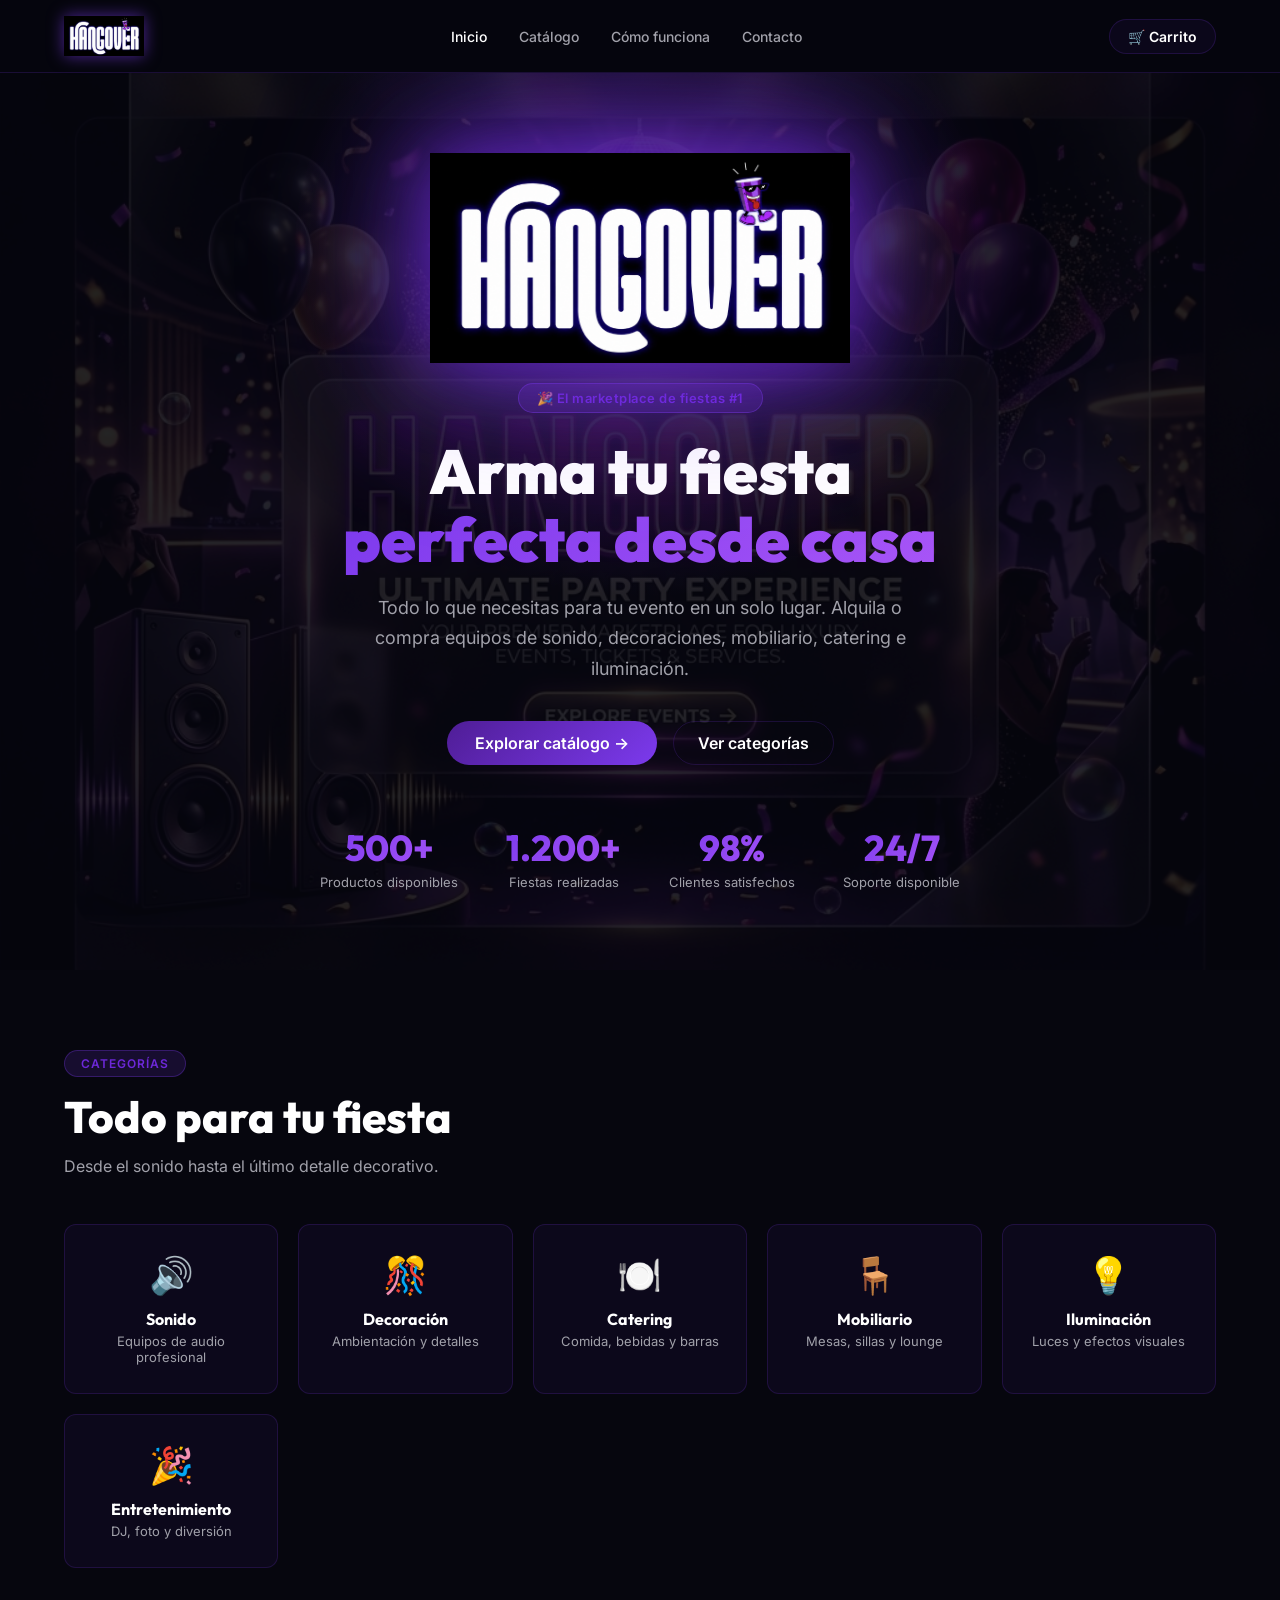
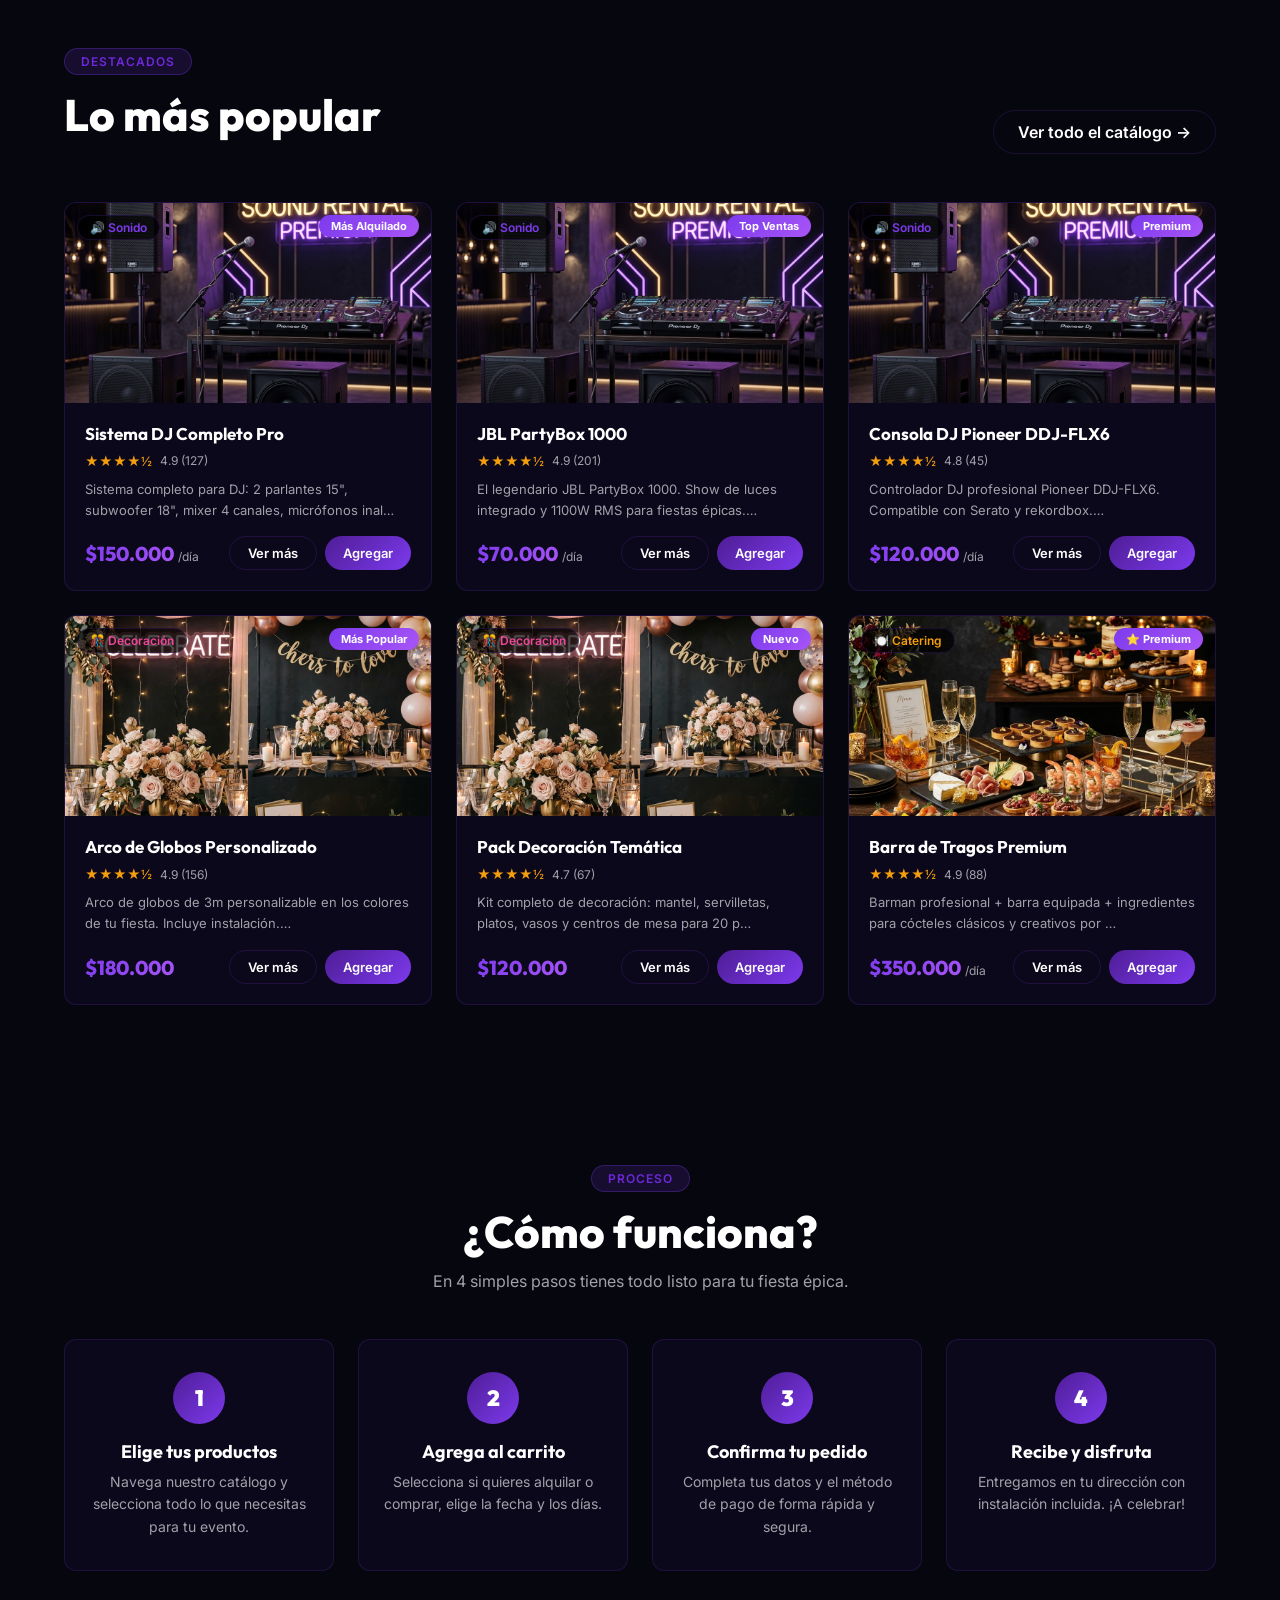
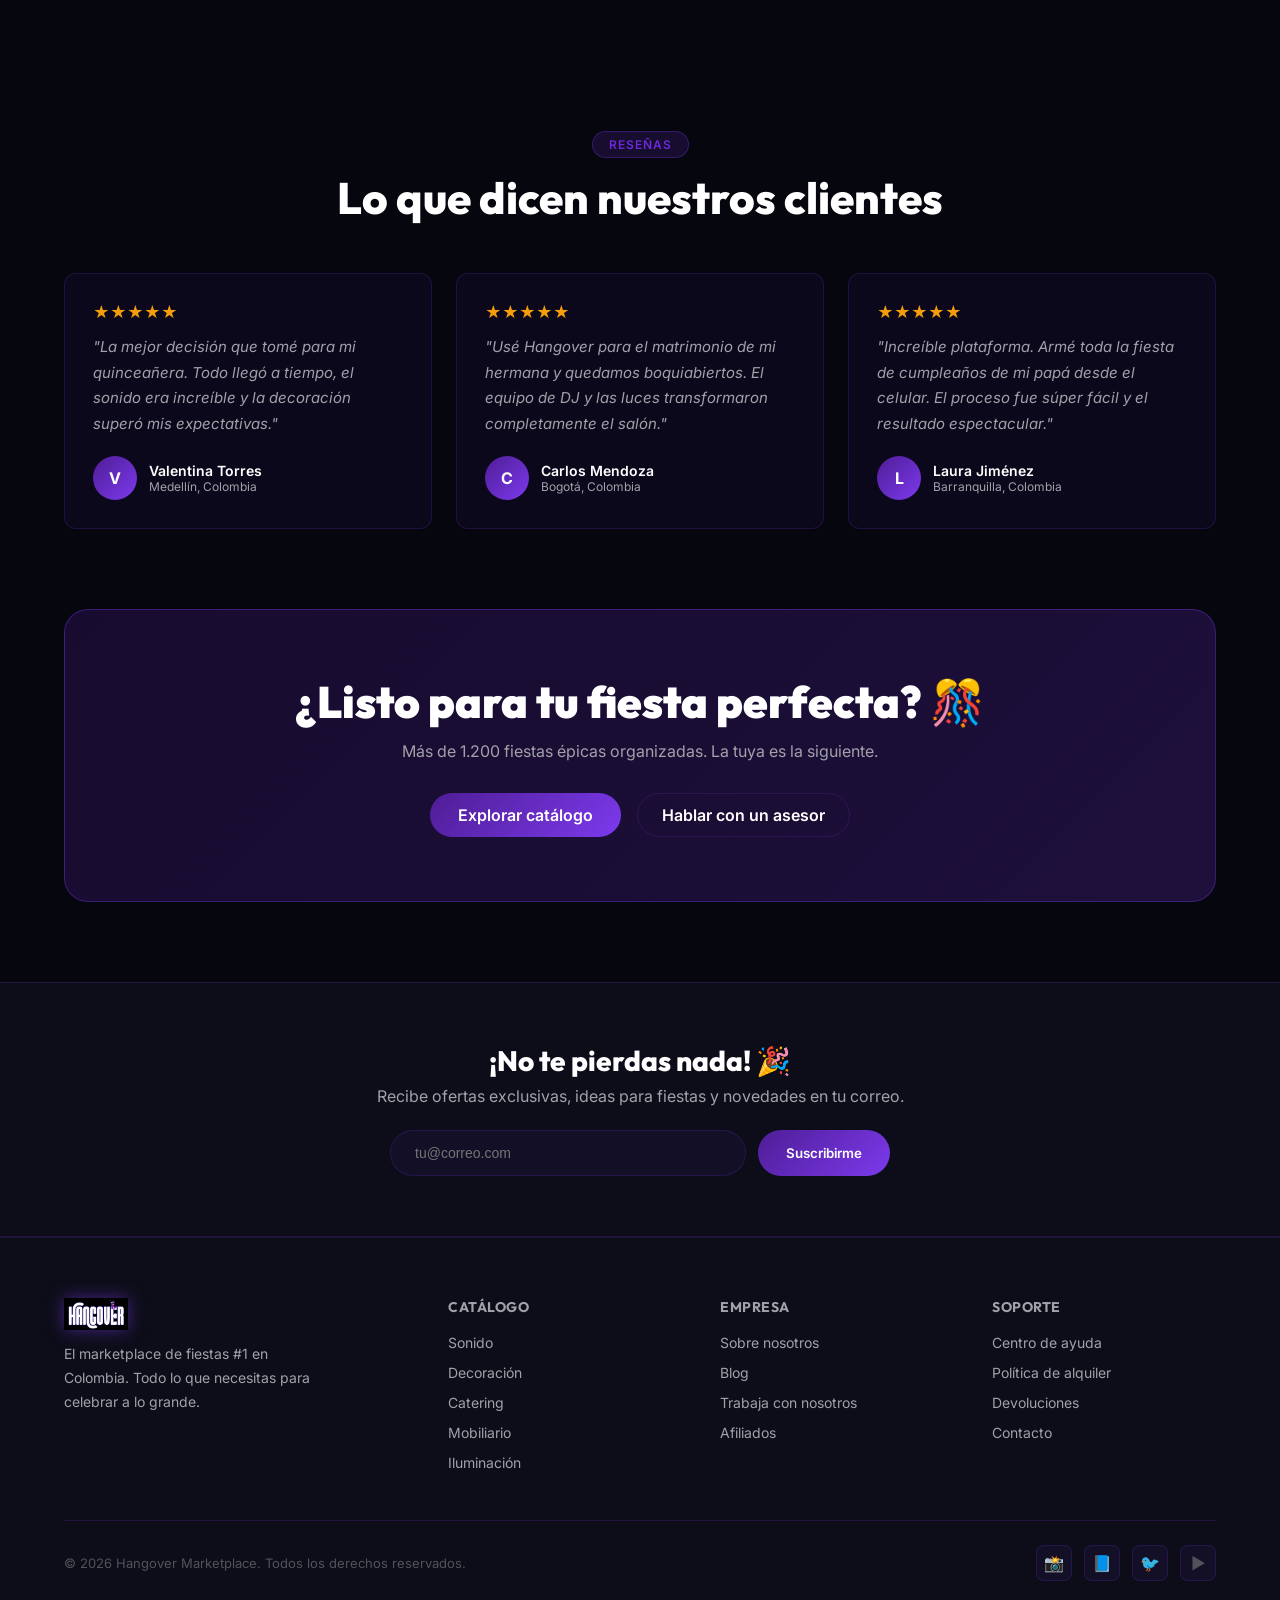
==== index.html @ eed94c6b "Primer avance de la pagina" ====
<!DOCTYPE html>
<html lang="es">
<head>
<meta charset="UTF-8">
<meta name="viewport" content="width=device-width,initial-scale=1.0">
<title>Hangover – Arma tu fiesta perfecta desde casa</title>
<meta name="description" content="Hangover es el marketplace de fiestas #1. Alquila o compra sonido, decoración, catering, mobiliario e iluminación para tu evento perfecto.">
<link rel="stylesheet" href="css/styles.css">
</head>
<body data-page="index">

<nav class="navbar">
  <div class="nav-inner">
    <a href="index.html" class="logo-link">
      <img src="images/logo.png" alt="Hangover" class="logo-img" onerror="this.style.display='none';this.nextElementSibling.style.display='block'">
      <span class="logo-text">HANGOVER</span>
    </a>
    <ul class="nav-links">
      <li><a href="index.html" class="active">Inicio</a></li>
      <li><a href="catalog.html">Catálogo</a></li>
      <li><a href="#como-funciona">Cómo funciona</a></li>
      <li><a href="#contacto">Contacto</a></li>
    </ul>
    <div class="nav-right">
      <a href="cart.html" class="cart-btn">🛒 Carrito <span class="cart-badge" id="cart-count">0</span></a>
    </div>
  </div>
</nav>

<!-- HERO -->
<section class="hero">
  <div class="hero-bg"></div>
  <div class="hero-glow"></div>
  <div class="hero-content">
    <div class="hero-logo-wrap">
      <img src="images/logo.png" alt="Hangover" class="hero-logo" onerror="this.parentElement.style.display='none'">
    </div>
    <div class="hero-tag">🎉 El marketplace de fiestas #1</div>
    <h1>Arma tu fiesta<br><span>perfecta desde casa</span></h1>
    <p>Todo lo que necesitas para tu evento en un solo lugar. Alquila o compra equipos de sonido, decoraciones, mobiliario, catering e iluminación.</p>
    <div class="hero-btns">
      <a href="catalog.html" class="btn btn-primary">Explorar catálogo →</a>
      <a href="#categorias" class="btn btn-outline">Ver categorías</a>
    </div>
    <div class="hero-stats">
      <div class="stat-item"><div class="stat-num" data-count="500" data-suffix="+">0</div><div class="stat-label">Productos disponibles</div></div>
      <div class="stat-item"><div class="stat-num" data-count="1200" data-suffix="+">0</div><div class="stat-label">Fiestas realizadas</div></div>
      <div class="stat-item"><div class="stat-num" data-count="98" data-suffix="%">0</div><div class="stat-label">Clientes satisfechos</div></div>
      <div class="stat-item"><div class="stat-num" data-count="24" data-suffix="/7">0</div><div class="stat-label">Soporte disponible</div></div>
    </div>
  </div>
</section>

<!-- CATEGORÍAS -->
<section id="categorias">
  <div class="section-inner">
    <div class="section-head">
      <div class="section-tag">Categorías</div>
      <h2 class="section-title">Todo para tu fiesta</h2>
      <p class="section-sub">Desde el sonido hasta el último detalle decorativo.</p>
    </div>
    <div class="cats-grid">
      <a href="catalog.html?cat=sonido" class="cat-card"><div class="cat-icon">🔊</div><div class="cat-name">Sonido</div><div class="cat-desc">Equipos de audio profesional</div></a>
      <a href="catalog.html?cat=decoracion" class="cat-card"><div class="cat-icon">🎊</div><div class="cat-name">Decoración</div><div class="cat-desc">Ambientación y detalles</div></a>
      <a href="catalog.html?cat=catering" class="cat-card"><div class="cat-icon">🍽️</div><div class="cat-name">Catering</div><div class="cat-desc">Comida, bebidas y barras</div></a>
      <a href="catalog.html?cat=mobiliario" class="cat-card"><div class="cat-icon">🪑</div><div class="cat-name">Mobiliario</div><div class="cat-desc">Mesas, sillas y lounge</div></a>
      <a href="catalog.html?cat=iluminacion" class="cat-card"><div class="cat-icon">💡</div><div class="cat-name">Iluminación</div><div class="cat-desc">Luces y efectos visuales</div></a>
      <a href="catalog.html?cat=entretenimiento" class="cat-card"><div class="cat-icon">🎉</div><div class="cat-name">Entretenimiento</div><div class="cat-desc">DJ, foto y diversión</div></a>
    </div>
  </div>
</section>

<!-- PRODUCTOS DESTACADOS -->
<section style="padding-top:0">
  <div class="section-inner">
    <div class="section-head" style="display:flex;align-items:flex-end;justify-content:space-between;flex-wrap:wrap;gap:16px">
      <div>
        <div class="section-tag">Destacados</div>
        <h2 class="section-title">Lo más popular</h2>
      </div>
      <a href="catalog.html" class="btn btn-outline">Ver todo el catálogo →</a>
    </div>
    <div class="products-grid" id="featured-grid"></div>
  </div>
</section>

<!-- CÓMO FUNCIONA -->
<section id="como-funciona">
  <div class="section-inner">
    <div class="section-head centered">
      <div class="section-tag">Proceso</div>
      <h2 class="section-title">¿Cómo funciona?</h2>
      <p class="section-sub">En 4 simples pasos tienes todo listo para tu fiesta épica.</p>
    </div>
    <div class="steps-grid">
      <div class="step-card"><div class="step-num">1</div><h3>Elige tus productos</h3><p>Navega nuestro catálogo y selecciona todo lo que necesitas para tu evento.</p></div>
      <div class="step-card"><div class="step-num">2</div><h3>Agrega al carrito</h3><p>Selecciona si quieres alquilar o comprar, elige la fecha y los días.</p></div>
      <div class="step-card"><div class="step-num">3</div><h3>Confirma tu pedido</h3><p>Completa tus datos y el método de pago de forma rápida y segura.</p></div>
      <div class="step-card"><div class="step-num">4</div><h3>Recibe y disfruta</h3><p>Entregamos en tu dirección con instalación incluida. ¡A celebrar!</p></div>
    </div>
  </div>
</section>

<!-- TESTIMONIALS -->
<section>
  <div class="section-inner">
    <div class="section-head centered">
      <div class="section-tag">Reseñas</div>
      <h2 class="section-title">Lo que dicen nuestros clientes</h2>
    </div>
    <div class="testimonials-grid">
      <div class="testi-card">
        <div class="testi-stars">★★★★★</div>
        <p class="testi-text">"La mejor decisión que tomé para mi quinceañera. Todo llegó a tiempo, el sonido era increíble y la decoración superó mis expectativas."</p>
        <div class="testi-author"><div class="testi-avatar">V</div><div><div class="testi-name">Valentina Torres</div><div class="testi-city">Medellín, Colombia</div></div></div>
      </div>
      <div class="testi-card">
        <div class="testi-stars">★★★★★</div>
        <p class="testi-text">"Usé Hangover para el matrimonio de mi hermana y quedamos boquiabiertos. El equipo de DJ y las luces transformaron completamente el salón."</p>
        <div class="testi-author"><div class="testi-avatar">C</div><div><div class="testi-name">Carlos Mendoza</div><div class="testi-city">Bogotá, Colombia</div></div></div>
      </div>
      <div class="testi-card">
        <div class="testi-stars">★★★★★</div>
        <p class="testi-text">"Increíble plataforma. Armé toda la fiesta de cumpleaños de mi papá desde el celular. El proceso fue súper fácil y el resultado espectacular."</p>
        <div class="testi-author"><div class="testi-avatar">L</div><div><div class="testi-name">Laura Jiménez</div><div class="testi-city">Barranquilla, Colombia</div></div></div>
      </div>
    </div>
  </div>
</section>

<!-- CTA -->
<div class="cta-banner">
  <h2>¿Listo para tu fiesta perfecta? 🎊</h2>
  <p>Más de 1.200 fiestas épicas organizadas. La tuya es la siguiente.</p>
  <div class="cta-btns">
    <a href="catalog.html" class="btn btn-primary">Explorar catálogo</a>
    <a href="#contacto" class="btn btn-outline">Hablar con un asesor</a>
  </div>
</div>

<!-- NEWSLETTER -->
<div class="newsletter" id="contacto">
  <h2>¡No te pierdas nada! 🎉</h2>
  <p>Recibe ofertas exclusivas, ideas para fiestas y novedades en tu correo.</p>
  <form class="newsletter-form" onsubmit="handleNewsletter(event)">
    <input type="email" placeholder="tu@correo.com" id="nl-email" required>
    <button type="submit" class="btn btn-primary">Suscribirme</button>
  </form>
</div>

<!-- FOOTER -->
<footer>
  <div class="footer-inner">
    <div>
      <div class="footer-logo">
        <img src="images/logo.png" alt="Hangover" class="footer-logo-img" onerror="this.style.display='none';this.nextElementSibling.style.display='block'">
        <span class="footer-logo-text">HANGOVER</span>
      </div>
      <p class="footer-desc">El marketplace de fiestas #1 en Colombia. Todo lo que necesitas para celebrar a lo grande.</p>
    </div>
    <div class="footer-col">
      <h4>Catálogo</h4>
      <ul>
        <li><a href="catalog.html?cat=sonido">Sonido</a></li>
        <li><a href="catalog.html?cat=decoracion">Decoración</a></li>
        <li><a href="catalog.html?cat=catering">Catering</a></li>
        <li><a href="catalog.html?cat=mobiliario">Mobiliario</a></li>
        <li><a href="catalog.html?cat=iluminacion">Iluminación</a></li>
      </ul>
    </div>
    <div class="footer-col">
      <h4>Empresa</h4>
      <ul>
        <li><a href="#">Sobre nosotros</a></li>
        <li><a href="#">Blog</a></li>
        <li><a href="#">Trabaja con nosotros</a></li>
        <li><a href="#">Afiliados</a></li>
      </ul>
    </div>
    <div class="footer-col">
      <h4>Soporte</h4>
      <ul>
        <li><a href="#">Centro de ayuda</a></li>
        <li><a href="#">Política de alquiler</a></li>
        <li><a href="#">Devoluciones</a></li>
        <li><a href="#">Contacto</a></li>
      </ul>
    </div>
  </div>
  <div class="footer-bottom">
    <span>© 2026 Hangover Marketplace. Todos los derechos reservados.</span>
    <div class="footer-socials">
      <div class="social-btn">📸</div>
      <div class="social-btn">📘</div>
      <div class="social-btn">🐦</div>
      <div class="social-btn">▶️</div>
    </div>
  </div>
</footer>

<script src="js/products.js"></script>
<script src="js/cart.js"></script>
<script src="js/app.js"></script>
<script>
function handleNewsletter(e){e.preventDefault();Cart.showToast('✅ ¡Suscrito! Pronto recibirás nuestras ofertas.');document.getElementById('nl-email').value='';}
</script>
</body>
</html>
---- css/styles.css ----
@import url('https://fonts.googleapis.com/css2?family=Outfit:wght@300;400;500;600;700;800;900&family=Inter:wght@400;500;600&display=swap');
:root{--bg:#06060e;--bg2:#0d0d1a;--bg3:#14142a;--purple:#6d28d9;--purple2:#7c3aed;--pink:#a855f7;--gold:#f59e0b;--cyan:#06b6d4;--green:#10b981;--red:#ef4444;--txt:#fff;--txt2:#a1a1aa;--txt3:#52525b;--border:rgba(124,58,237,.18);--grad:linear-gradient(135deg,#4f1d96,#7c3aed);--grad2:linear-gradient(135deg,#7c3aed,#a855f7);--card:rgba(124,58,237,.06);--r:12px;--tr:all .3s ease}
*{margin:0;padding:0;box-sizing:border-box}
html{scroll-behavior:smooth}
body{font-family:'Inter',sans-serif;background:var(--bg);color:var(--txt);overflow-x:hidden}
a{text-decoration:none;color:inherit}
img{max-width:100%;display:block}
ul{list-style:none}

/* NAV */
.navbar{position:sticky;top:0;z-index:100;background:rgba(6,6,14,.9);backdrop-filter:blur(20px);border-bottom:1px solid var(--border);padding:0 5%}
.nav-inner{max-width:1280px;margin:auto;display:flex;align-items:center;justify-content:space-between;height:72px}
.logo-link{display:flex;align-items:center;text-decoration:none}
.logo-img{height:40px;width:auto;object-fit:contain;filter:drop-shadow(0 0 8px rgba(124,58,237,.6))}
.logo-text{font-family:'Outfit',sans-serif;font-size:24px;font-weight:900;background:var(--grad2);-webkit-background-clip:text;-webkit-text-fill-color:transparent;letter-spacing:-1px;display:none}
.nav-links{display:flex;gap:32px}
.nav-links a{font-size:14px;font-weight:500;color:var(--txt2);transition:var(--tr)}
.nav-links a:hover,.nav-links a.active{color:#fff}
.nav-right{display:flex;align-items:center;gap:16px}
.cart-btn{position:relative;background:var(--card);border:1px solid var(--border);border-radius:50px;padding:8px 18px;display:flex;align-items:center;gap:8px;cursor:pointer;transition:var(--tr);font-size:14px;font-weight:600;color:#fff}
.cart-btn:hover{background:var(--purple);border-color:var(--purple)}
.cart-badge{background:var(--purple2);color:#fff;border-radius:50%;width:18px;height:18px;font-size:11px;font-weight:700;display:none;align-items:center;justify-content:center;position:absolute;top:-6px;right:-6px}

/* BUTTONS */
.btn{display:inline-flex;align-items:center;justify-content:center;gap:8px;border-radius:50px;font-weight:600;cursor:pointer;transition:var(--tr);border:none;font-family:'Inter',sans-serif}
.btn-primary{background:var(--grad);color:#fff;padding:12px 28px}
.btn-primary:hover{opacity:.88;transform:translateY(-1px);box-shadow:0 8px 24px rgba(124,58,237,.4)}
.btn-outline{background:transparent;border:1px solid var(--border);color:#fff;padding:11px 24px}
.btn-outline:hover{border-color:var(--purple);color:var(--purple)}
.btn-sm{padding:8px 18px;font-size:13px}
.btn-lg{padding:16px 36px;font-size:16px;width:100%}
.btn-ghost{background:rgba(255,255,255,.06);color:#fff;padding:10px 20px}

/* HERO */
.hero{min-height:92vh;display:flex;align-items:center;justify-content:center;text-align:center;position:relative;overflow:hidden;padding:80px 5%}
.hero-bg{position:absolute;inset:0;background:url('../images/hero.png') center/cover no-repeat;opacity:.12;z-index:0}
.hero-glow{position:absolute;top:20%;left:50%;transform:translate(-50%,-50%);width:700px;height:700px;background:radial-gradient(circle,rgba(109,40,217,.35),transparent 70%);z-index:0;pointer-events:none}
.hero-logo-wrap{margin-bottom:20px}
.hero-logo{height:auto;width:min(420px,75vw);filter:drop-shadow(0 0 40px rgba(109,40,217,.8)) drop-shadow(0 0 80px rgba(124,58,237,.4));animation:fadeUp .8s ease both;display:block;margin:0 auto}
.hero-content{position:relative;z-index:1;max-width:780px}
.hero-tag{display:inline-block;background:rgba(124,58,237,.2);border:1px solid rgba(124,58,237,.4);border-radius:50px;padding:6px 18px;font-size:13px;font-weight:600;color:var(--purple);margin-bottom:24px;letter-spacing:.5px}
.hero h1{font-family:'Outfit',sans-serif;font-size:clamp(30px,5vw,62px);font-weight:900;line-height:1.1;margin-bottom:20px}
.hero h1 span{background:var(--grad2);-webkit-background-clip:text;-webkit-text-fill-color:transparent}
.hero p{font-size:18px;color:var(--txt2);max-width:560px;margin:0 auto 36px;line-height:1.7}
.hero-btns{display:flex;gap:16px;justify-content:center;flex-wrap:wrap}
.hero-stats{display:flex;gap:48px;justify-content:center;margin-top:60px;flex-wrap:wrap}
.stat-item{text-align:center}
.stat-num{font-family:'Outfit',sans-serif;font-size:36px;font-weight:800;background:var(--grad2);-webkit-background-clip:text;-webkit-text-fill-color:transparent}
.stat-label{font-size:13px;color:var(--txt2);margin-top:4px}

/* SECTIONS */
section{padding:80px 5%}
.section-inner{max-width:1280px;margin:auto}
.section-tag{display:inline-block;background:rgba(124,58,237,.15);border:1px solid rgba(124,58,237,.3);border-radius:50px;padding:5px 16px;font-size:12px;font-weight:600;color:var(--purple);text-transform:uppercase;letter-spacing:1px;margin-bottom:12px}
.section-title{font-family:'Outfit',sans-serif;font-size:clamp(26px,4vw,44px);font-weight:800;margin-bottom:12px}
.section-sub{color:var(--txt2);font-size:16px;max-width:540px}
.section-head{margin-bottom:48px}
.section-head.centered{text-align:center}
.section-head.centered .section-sub{margin:0 auto}

/* CATEGORIES */
.cats-grid{display:grid;grid-template-columns:repeat(auto-fit,minmax(180px,1fr));gap:20px}
.cat-card{background:var(--card);border:1px solid var(--border);border-radius:var(--r);padding:28px 20px;text-align:center;cursor:pointer;transition:var(--tr);position:relative;overflow:hidden}
.cat-card::before{content:'';position:absolute;inset:0;background:var(--cat-grad,var(--grad));opacity:0;transition:var(--tr)}
.cat-card:hover{transform:translateY(-4px);border-color:rgba(124,58,237,.4);box-shadow:0 16px 40px rgba(0,0,0,.3)}
.cat-card:hover::before{opacity:.08}
.cat-icon{font-size:36px;margin-bottom:12px}
.cat-name{font-family:'Outfit',sans-serif;font-size:16px;font-weight:700}
.cat-desc{font-size:13px;color:var(--txt2);margin-top:4px}

/* PRODUCT CARDS */
.products-grid{display:grid;grid-template-columns:repeat(auto-fill,minmax(300px,1fr));gap:24px}
.product-card{background:var(--card);border:1px solid var(--border);border-radius:var(--r);overflow:hidden;transition:var(--tr);cursor:default}
.product-card:hover{transform:translateY(-4px);border-color:rgba(124,58,237,.35);box-shadow:0 16px 48px rgba(0,0,0,.4)}
.card-img-wrap{position:relative;height:200px;overflow:hidden}
.card-img-wrap img{width:100%;height:100%;object-fit:cover;transition:transform .4s ease}
.product-card:hover .card-img-wrap img{transform:scale(1.05)}
.card-cat{position:absolute;top:12px;left:12px;background:rgba(0,0,0,.7);border:1px solid var(--border);border-radius:50px;padding:4px 12px;font-size:12px;font-weight:600;color:var(--cat-color,#fff)}
.card-badge{position:absolute;top:12px;right:12px;background:var(--grad2);color:#fff;border-radius:50px;padding:4px 12px;font-size:11px;font-weight:700}
.card-body{padding:20px}
.card-title{font-family:'Outfit',sans-serif;font-size:17px;font-weight:700;margin-bottom:8px;line-height:1.3}
.card-rating{display:flex;align-items:center;gap:8px;margin-bottom:10px}
.stars{color:var(--gold);font-size:13px}
.rev{font-size:12px;color:var(--txt2)}
.card-desc{font-size:13px;color:var(--txt2);line-height:1.6;margin-bottom:16px}
.card-footer{display:flex;align-items:center;justify-content:space-between;gap:8px;flex-wrap:wrap}
.price-main{font-family:'Outfit',sans-serif;font-size:20px;font-weight:800;background:var(--grad2);-webkit-background-clip:text;-webkit-text-fill-color:transparent}
.price-label{font-size:12px;color:var(--txt2)}
.card-actions{display:flex;gap:8px}

/* CATALOG PAGE */
.catalog-layout{display:grid;grid-template-columns:260px 1fr;gap:32px;max-width:1280px;margin:0 auto;padding:48px 5%}
.sidebar{background:var(--card);border:1px solid var(--border);border-radius:var(--r);padding:24px;height:fit-content;position:sticky;top:90px}
.sidebar h3{font-family:'Outfit',sans-serif;font-size:16px;font-weight:700;margin-bottom:16px;color:var(--txt2);text-transform:uppercase;letter-spacing:.5px;font-size:12px}
.filter-group{margin-bottom:28px}
.filter-group label{display:block;font-size:14px;color:var(--txt2);margin-bottom:8px;font-weight:500}
.filter-cats{display:flex;flex-direction:column;gap:8px}
.filter-btn{background:transparent;border:1px solid var(--border);border-radius:8px;padding:9px 14px;color:var(--txt2);font-size:13px;font-weight:500;cursor:pointer;transition:var(--tr);text-align:left}
.filter-btn:hover{border-color:var(--purple);color:#fff}
.filter-btn.active{background:rgba(124,58,237,.15);border-color:var(--purple);color:#fff}
.field-select,.field-input{width:100%;background:var(--bg2);border:1px solid var(--border);border-radius:8px;padding:10px 14px;color:#fff;font-size:14px;font-family:'Inter',sans-serif;outline:none;transition:var(--tr)}
.field-select:focus,.field-input:focus{border-color:var(--purple)}
.field-select option{background:var(--bg2)}
.catalog-main{}
.catalog-toolbar{display:flex;align-items:center;justify-content:space-between;margin-bottom:24px;gap:16px;flex-wrap:wrap}
.search-wrap{position:relative;flex:1;min-width:200px}
.search-wrap input{width:100%;background:var(--card);border:1px solid var(--border);border-radius:50px;padding:12px 20px 12px 46px;color:#fff;font-size:14px;outline:none;transition:var(--tr)}
.search-wrap input:focus{border-color:var(--purple)}
.search-icon{position:absolute;left:16px;top:50%;transform:translateY(-50%);color:var(--txt2);font-size:16px}
.results-info{font-size:13px;color:var(--txt2);white-space:nowrap}
.no-results{text-align:center;color:var(--txt2);padding:48px;grid-column:1/-1}
.pagination{display:flex;gap:8px;justify-content:center;margin-top:40px;flex-wrap:wrap}
.pag-btn{background:var(--card);border:1px solid var(--border);border-radius:8px;padding:8px 16px;color:var(--txt2);font-size:14px;cursor:pointer;transition:var(--tr)}
.pag-btn:hover,.pag-btn.active{background:var(--purple);border-color:var(--purple);color:#fff}

/* CART PAGE */
.cart-layout{max-width:1100px;margin:0 auto;padding:48px 5%;display:grid;grid-template-columns:1fr 360px;gap:32px;align-items:start}
.cart-panel{background:var(--card);border:1px solid var(--border);border-radius:var(--r);padding:28px}
.panel-title{font-family:'Outfit',sans-serif;font-size:20px;font-weight:800;margin-bottom:24px;display:flex;align-items:center;gap:10px}
.cart-item{display:flex;align-items:center;gap:16px;padding:16px 0;border-bottom:1px solid var(--border)}
.cart-item:last-child{border-bottom:none}
.cart-item-img{width:70px;height:70px;object-fit:cover;border-radius:8px;flex-shrink:0}
.cart-item-info{flex:1;min-width:0}
.cart-item-info h4{font-size:14px;font-weight:600;margin-bottom:4px;white-space:nowrap;overflow:hidden;text-overflow:ellipsis}
.cart-mode-badge{font-size:11px;background:rgba(124,58,237,.2);color:var(--purple);border-radius:50px;padding:2px 10px;display:inline-block}
.cart-days-wrap{margin-top:6px;font-size:12px;color:var(--txt2);display:flex;align-items:center;gap:6px}
.days-input{width:52px;background:var(--bg2);border:1px solid var(--border);border-radius:6px;padding:3px 8px;color:#fff;font-size:12px;text-align:center}
.cart-date{font-size:11px;color:var(--txt2);margin-top:4px}
.cart-item-qty{display:flex;align-items:center;gap:8px;flex-shrink:0}
.cart-item-qty button{background:var(--bg2);border:1px solid var(--border);border-radius:6px;width:28px;height:28px;color:#fff;font-size:16px;cursor:pointer;transition:var(--tr)}
.cart-item-qty button:hover{background:var(--purple);border-color:var(--purple)}
.cart-item-qty span{font-weight:700;min-width:20px;text-align:center}
.cart-item-price{font-family:'Outfit',sans-serif;font-size:16px;font-weight:700;background:var(--grad);-webkit-background-clip:text;-webkit-text-fill-color:transparent;flex-shrink:0}
.cart-remove{background:transparent;border:none;color:var(--txt3);font-size:16px;cursor:pointer;transition:var(--tr);padding:4px}
.cart-remove:hover{color:var(--red)}
.cart-empty{display:none;flex-direction:column;align-items:center;justify-content:center;padding:80px 20px;text-align:center;color:var(--txt2);gap:16px}
.cart-empty .empty-icon{font-size:64px}
.summary-row{display:flex;justify-content:space-between;padding:10px 0;font-size:14px;color:var(--txt2)}
.summary-row.total{border-top:1px solid var(--border);margin-top:8px;padding-top:16px;font-size:18px;font-weight:700;color:#fff}
.summary-row.total .val{background:var(--grad);-webkit-background-clip:text;-webkit-text-fill-color:transparent;font-family:'Outfit',sans-serif;font-size:22px}
.checkout-form{margin-top:24px;display:flex;flex-direction:column;gap:12px}
.form-field{display:flex;flex-direction:column;gap:6px}
.form-field label{font-size:12px;color:var(--txt2);font-weight:500;text-transform:uppercase;letter-spacing:.5px}

/* PRODUCT DETAIL */
.pd-wrap{max-width:1100px;margin:0 auto;padding:48px 5%;display:grid;grid-template-columns:1fr 1fr;gap:48px;align-items:start}
.pd-main-img{width:100%;border-radius:var(--r);max-height:440px;object-fit:cover}
.pd-cat-tag{display:inline-block;margin-top:16px;font-size:13px;font-weight:600;color:var(--cat-color);border:1px solid var(--cat-color);border-radius:50px;padding:4px 14px}
.pd-title{font-family:'Outfit',sans-serif;font-size:32px;font-weight:900;margin:12px 0}
.pd-rating{display:flex;align-items:center;gap:8px;font-size:14px;color:var(--txt2);margin-bottom:16px}
.pd-desc{font-size:15px;color:var(--txt2);line-height:1.8;margin-bottom:20px}
.pd-features{display:flex;flex-direction:column;gap:8px;margin-bottom:24px}
.pd-features li{display:flex;align-items:center;gap:10px;font-size:14px;color:var(--txt2)}
.pd-features li::before{content:'✓';color:var(--green);font-weight:700}
.pd-mode-tabs{display:flex;gap:8px;margin-bottom:20px;flex-wrap:wrap}
.mode-tab{background:var(--card);border:1px solid var(--border);border-radius:50px;padding:10px 20px;font-size:13px;font-weight:600;color:var(--txt2);cursor:pointer;transition:var(--tr)}
.mode-tab.active{background:var(--grad);border-color:transparent;color:#fff}
.pd-field{margin-bottom:14px}
.pd-field label{display:block;font-size:12px;color:var(--txt2);font-weight:500;text-transform:uppercase;letter-spacing:.5px;margin-bottom:6px}
.pd-info-col{display:flex;flex-direction:column}
.pd-info-col .btn{margin-top:8px}

/* HOW IT WORKS */
.steps-grid{display:grid;grid-template-columns:repeat(auto-fit,minmax(220px,1fr));gap:24px}
.step-card{background:var(--card);border:1px solid var(--border);border-radius:var(--r);padding:32px 24px;text-align:center;transition:var(--tr)}
.step-card:hover{border-color:rgba(124,58,237,.4);transform:translateY(-4px)}
.step-num{width:52px;height:52px;background:var(--grad);border-radius:50%;display:flex;align-items:center;justify-content:center;font-family:'Outfit',sans-serif;font-size:22px;font-weight:900;margin:0 auto 16px}
.step-card h3{font-family:'Outfit',sans-serif;font-size:18px;font-weight:700;margin-bottom:8px}
.step-card p{font-size:14px;color:var(--txt2);line-height:1.6}

/* TESTIMONIALS */
.testimonials-grid{display:grid;grid-template-columns:repeat(auto-fit,minmax(280px,1fr));gap:24px}
.testi-card{background:var(--card);border:1px solid var(--border);border-radius:var(--r);padding:28px}
.testi-stars{color:var(--gold);margin-bottom:12px;font-size:16px}
.testi-text{font-size:15px;line-height:1.7;color:var(--txt2);margin-bottom:20px;font-style:italic}
.testi-author{display:flex;align-items:center;gap:12px}
.testi-avatar{width:44px;height:44px;border-radius:50%;background:var(--grad);display:flex;align-items:center;justify-content:center;font-weight:700;font-size:16px;flex-shrink:0}
.testi-name{font-weight:600;font-size:14px}
.testi-city{font-size:12px;color:var(--txt2)}

/* CTA BANNER */
.cta-banner{background:linear-gradient(135deg,rgba(79,29,150,.25),rgba(124,58,237,.2));border:1px solid rgba(124,58,237,.35);border-radius:24px;padding:64px 40px;text-align:center;margin:0 5% 80px;position:relative;overflow:hidden}
.cta-banner h2{font-family:'Outfit',sans-serif;font-size:clamp(24px,4vw,44px);font-weight:900;margin-bottom:12px}
.cta-banner p{font-size:16px;color:var(--txt2);margin-bottom:32px}
.cta-btns{display:flex;gap:16px;justify-content:center;flex-wrap:wrap}

/* FOOTER */
footer{background:var(--bg2);border-top:1px solid var(--border);padding:60px 5% 32px}
.footer-inner{max-width:1280px;margin:auto;display:grid;grid-template-columns:1.5fr repeat(3,1fr);gap:48px;margin-bottom:48px}
.footer-logo{display:block;margin-bottom:12px}
.footer-logo-img{height:32px;width:auto;filter:drop-shadow(0 0 8px rgba(124,58,237,.5))}
.footer-logo-text{font-family:'Outfit',sans-serif;font-size:28px;font-weight:900;background:var(--grad2);-webkit-background-clip:text;-webkit-text-fill-color:transparent;display:none}
.footer-desc{font-size:14px;color:var(--txt2);line-height:1.7;max-width:260px}
.footer-col h4{font-family:'Outfit',sans-serif;font-size:14px;font-weight:700;color:var(--txt2);text-transform:uppercase;letter-spacing:.5px;margin-bottom:16px}
.footer-col ul{display:flex;flex-direction:column;gap:10px}
.footer-col li a{font-size:14px;color:var(--txt2);transition:var(--tr)}
.footer-col li a:hover{color:#fff}
.footer-bottom{border-top:1px solid var(--border);padding-top:24px;display:flex;align-items:center;justify-content:space-between;font-size:13px;color:var(--txt3);flex-wrap:wrap;gap:16px}
.footer-socials{display:flex;gap:12px}
.social-btn{width:36px;height:36px;background:var(--card);border:1px solid var(--border);border-radius:8px;display:flex;align-items:center;justify-content:center;font-size:16px;transition:var(--tr);cursor:pointer}
.social-btn:hover{background:var(--purple);border-color:var(--purple)}

/* MODAL */
.modal-overlay{position:fixed;inset:0;background:rgba(0,0,0,.8);backdrop-filter:blur(10px);z-index:1000;display:none;align-items:center;justify-content:center;padding:20px}
.modal-box{background:var(--bg3);border:1px solid rgba(124,58,237,.4);border-radius:24px;padding:48px 40px;text-align:center;max-width:440px;width:100%;box-shadow:0 32px 80px rgba(0,0,0,.5)}
.modal-icon{font-size:72px;margin-bottom:20px}
.modal-box h2{font-family:'Outfit',sans-serif;font-size:28px;font-weight:800;margin-bottom:8px}
.modal-box p{color:var(--txt2);margin-bottom:28px}

/* ANIMATIONS */
@keyframes fadeUp{from{opacity:0;transform:translateY(20px)}to{opacity:1;transform:translateY(0)}}
.hero-content{animation:fadeUp .8s ease both}
@keyframes pulse{0%,100%{transform:scale(1)}50%{transform:scale(1.05)}}
.btn-primary:active{transform:scale(.97)}

/* PAGE HEADER */
.page-header{background:linear-gradient(135deg,rgba(79,29,150,.15),rgba(109,40,217,.1));border-bottom:1px solid var(--border);padding:48px 5% 40px}
.page-header-inner{max-width:1280px;margin:auto}
.page-header h1{font-family:'Outfit',sans-serif;font-size:36px;font-weight:900;margin-bottom:8px}
.page-header p{color:var(--txt2)}

/* NEWSLETTER */
.newsletter{background:var(--bg2);border-top:1px solid var(--border);border-bottom:1px solid var(--border);padding:60px 5%;text-align:center}
.newsletter h2{font-family:'Outfit',sans-serif;font-size:28px;font-weight:800;margin-bottom:8px}
.newsletter p{color:var(--txt2);margin-bottom:24px}
.newsletter-form{display:flex;gap:12px;justify-content:center;flex-wrap:wrap;max-width:500px;margin:auto}
.newsletter-form input{flex:1;min-width:200px;background:var(--card);border:1px solid var(--border);border-radius:50px;padding:14px 24px;color:#fff;font-size:14px;outline:none;transition:var(--tr)}
.newsletter-form input:focus{border-color:var(--purple)}

/* RESPONSIVE */
@media(max-width:1024px){.catalog-layout{grid-template-columns:1fr}.sidebar{position:static}.cart-layout{grid-template-columns:1fr}.pd-wrap{grid-template-columns:1fr}.footer-inner{grid-template-columns:1fr 1fr}}
@media(max-width:768px){.nav-links{display:none}.hero h1{font-size:36px}.hero-stats{gap:24px}.cats-grid{grid-template-columns:repeat(3,1fr)}.products-grid{grid-template-columns:1fr}.footer-inner{grid-template-columns:1fr}.cta-banner{margin:0 0 60px;border-radius:0}}
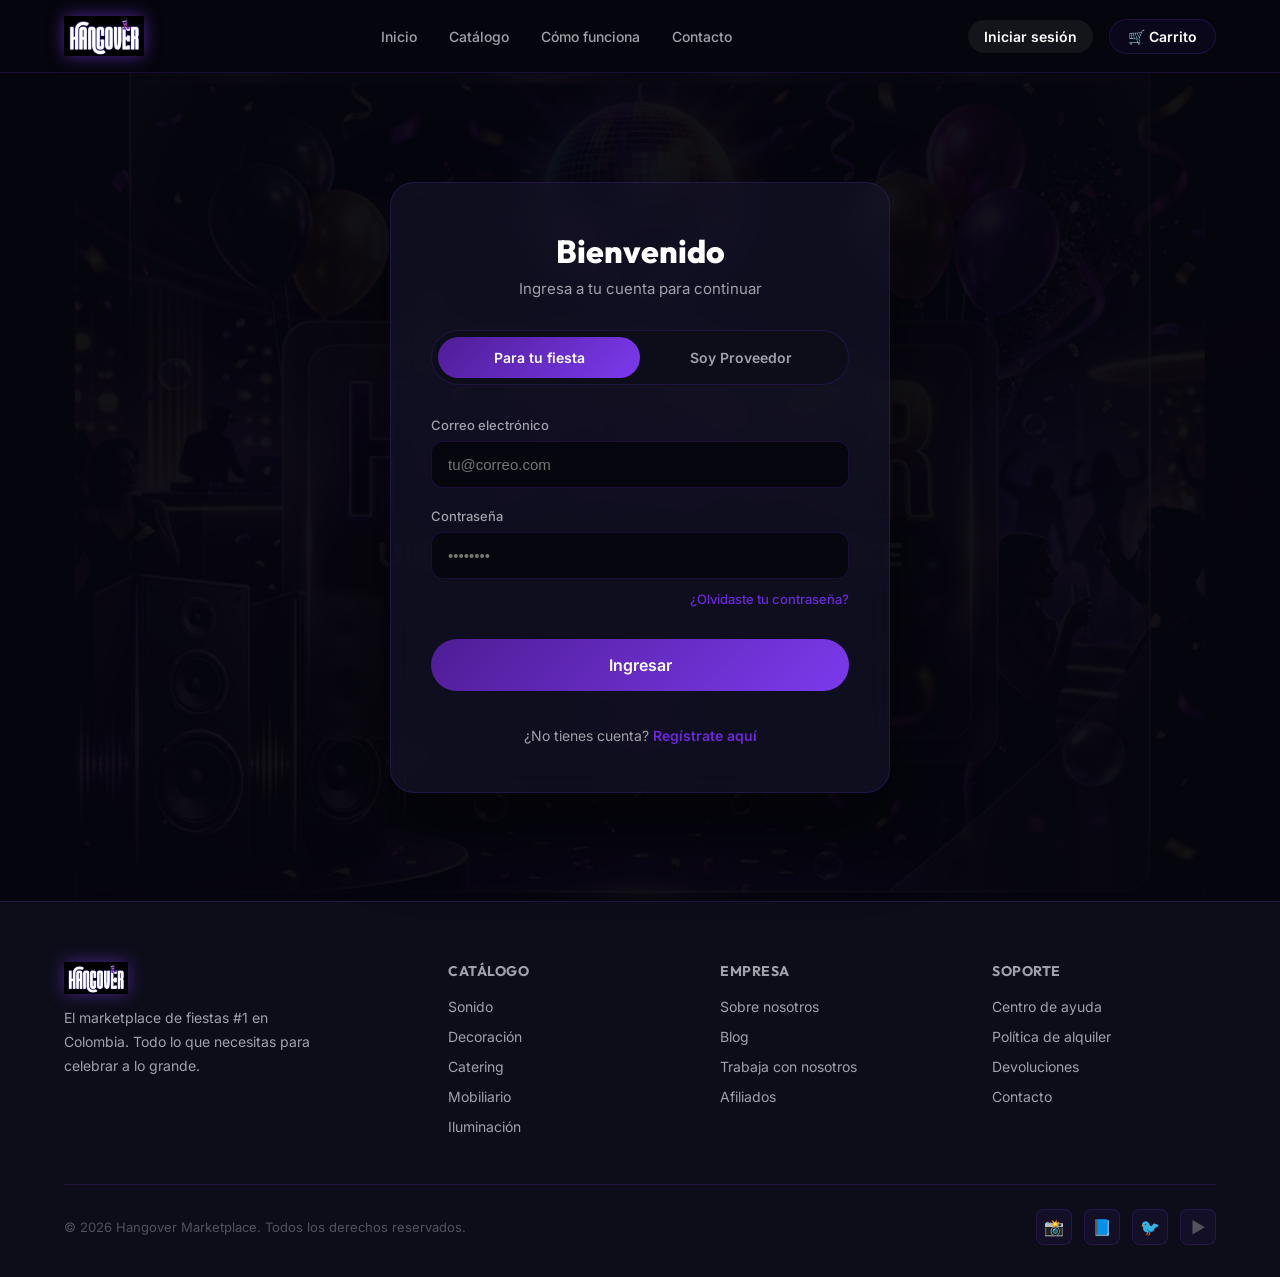
==== commit 170537bb: "feat: agregar inicio de sesión y registro para usuarios y proveedores" ====
--- a/index.html
+++ b/index.html
@@ -22,6 +22,7 @@
       <li><a href="#contacto">Contacto</a></li>
     </ul>
     <div class="nav-right">
+      <a href="login.html" class="btn btn-ghost" style="padding: 8px 16px; font-size: 14px;">Iniciar sesión</a>
       <a href="cart.html" class="cart-btn">🛒 Carrito <span class="cart-badge" id="cart-count">0</span></a>
     </div>
   </div>
--- a/css/styles.css
+++ b/css/styles.css
@@ -227,6 +227,37 @@
 .newsletter-form input{flex:1;min-width:200px;background:var(--card);border:1px solid var(--border);border-radius:50px;padding:14px 24px;color:#fff;font-size:14px;outline:none;transition:var(--tr)}
 .newsletter-form input:focus{border-color:var(--purple)}
 
+/* AUTH PAGE */
+.auth-layout{min-height:92vh;display:flex;align-items:center;justify-content:center;padding:80px 5%;position:relative}
+.auth-bg{position:absolute;inset:0;background:url('../images/hero.png') center/cover no-repeat;opacity:.05;z-index:0}
+.auth-card{background:rgba(20,20,42,0.6);backdrop-filter:blur(16px);border:1px solid var(--border);border-radius:24px;padding:48px 40px;width:100%;max-width:500px;position:relative;z-index:1;box-shadow:0 32px 80px rgba(0,0,0,0.5)}
+.auth-header{text-align:center;margin-bottom:32px}
+.auth-header h1{font-family:'Outfit',sans-serif;font-size:32px;font-weight:800;margin-bottom:8px}
+.auth-header p{color:var(--txt2);font-size:15px}
+.auth-tabs{display:flex;background:var(--bg2);border:1px solid var(--border);border-radius:50px;padding:6px;margin-bottom:32px}
+.auth-tab{flex:1;text-align:center;padding:12px 20px;font-size:14px;font-weight:600;color:var(--txt2);border-radius:50px;cursor:pointer;transition:var(--tr)}
+.auth-tab.active{background:var(--grad);color:#fff}
+.auth-form{display:none;flex-direction:column;gap:20px}
+.auth-form.active{display:flex;animation:fadeUp 0.4s ease both}
+.auth-field{display:flex;flex-direction:column;gap:8px}
+.auth-field label{font-size:13px;font-weight:500;color:var(--txt2)}
+.auth-field input{background:var(--bg);border:1px solid var(--border);border-radius:12px;padding:14px 16px;color:#fff;font-size:15px;outline:none;transition:var(--tr)}
+.auth-field input:focus{border-color:var(--purple);box-shadow:0 0 0 4px rgba(124,58,237,0.1)}
+.auth-forgot{text-align:right;font-size:13px;color:var(--purple);font-weight:500;margin-top:-8px}
+.auth-forgot:hover{text-decoration:underline}
+.auth-submit{margin-top:12px}
+.auth-footer{text-align:center;margin-top:32px;font-size:14px;color:var(--txt2)}
+.auth-footer a{color:var(--purple);font-weight:600;transition:var(--tr)}
+.auth-footer a:hover{color:var(--pink);text-decoration:underline}
+.btn-facebook{background:#1877F2;color:#fff;font-weight:600;display:flex;align-items:center;justify-content:center;gap:10px;width:100%;padding:14px;border-radius:12px;border:none;cursor:pointer;transition:var(--tr);font-family:'Inter',sans-serif;font-size:15px}
+.btn-facebook:hover{background:#166FE5;transform:translateY(-1px)}
+.auth-divider{display:flex;align-items:center;text-align:center;color:var(--txt2);font-size:13px;margin:16px 0}
+.auth-divider::before, .auth-divider::after{content:'';flex:1;border-bottom:1px solid var(--border)}
+.auth-divider:not(:empty)::before{margin-right:12px}
+.auth-divider:not(:empty)::after{margin-left:12px}
+.auth-field select{background:var(--bg);border:1px solid var(--border);border-radius:12px;padding:14px 16px;color:#fff;font-size:15px;outline:none;transition:var(--tr);-webkit-appearance:none;appearance:none;width:100%;cursor:pointer}
+.auth-field select option{background:var(--bg2)}
+
 /* RESPONSIVE */
 @media(max-width:1024px){.catalog-layout{grid-template-columns:1fr}.sidebar{position:static}.cart-layout{grid-template-columns:1fr}.pd-wrap{grid-template-columns:1fr}.footer-inner{grid-template-columns:1fr 1fr}}
 @media(max-width:768px){.nav-links{display:none}.hero h1{font-size:36px}.hero-stats{gap:24px}.cats-grid{grid-template-columns:repeat(3,1fr)}.products-grid{grid-template-columns:1fr}.footer-inner{grid-template-columns:1fr}.cta-banner{margin:0 0 60px;border-radius:0}}
